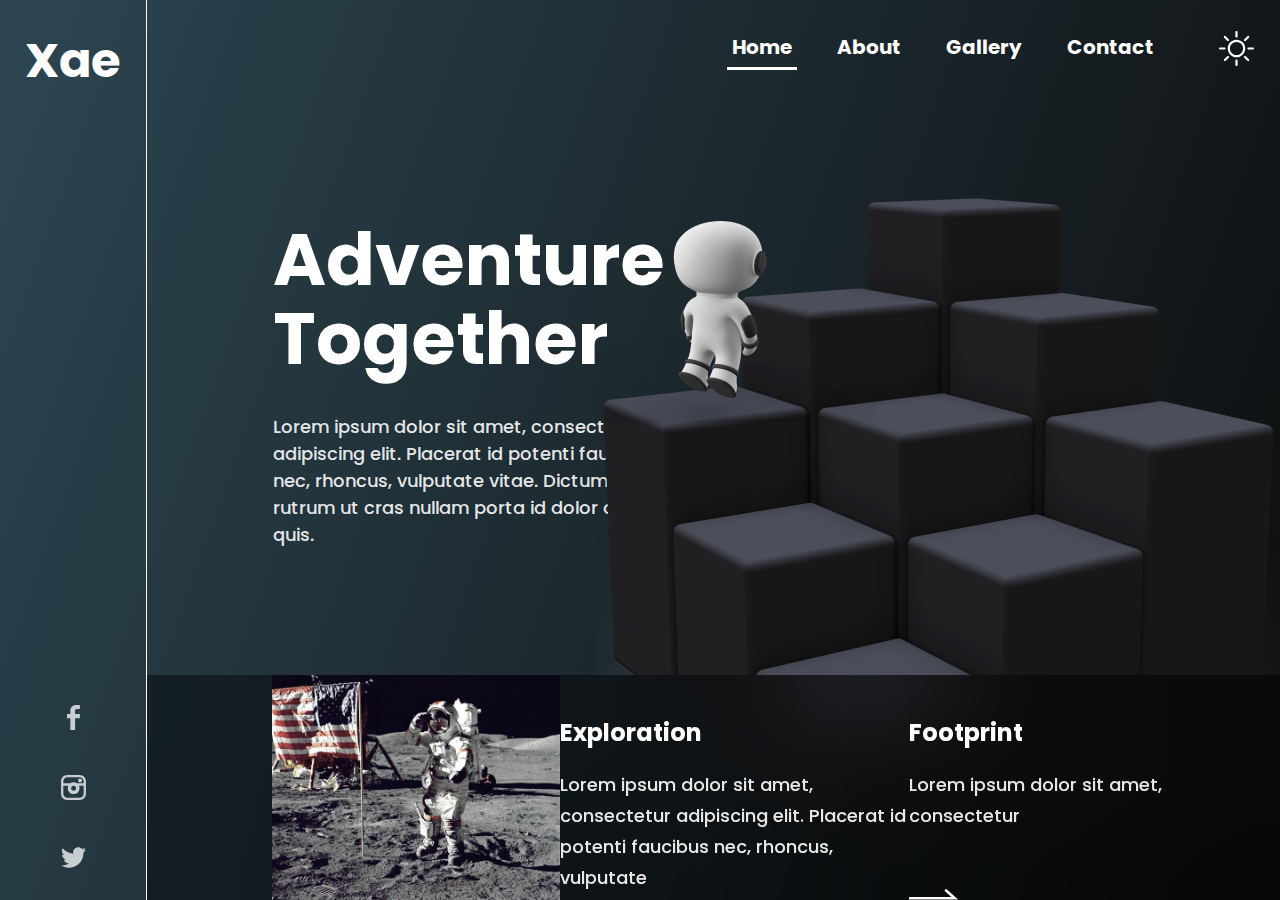
==== src/index.html @ 107c7292 "first commit" ====
<!DOCTYPE html>
<html lang="en">

<head>
  <meta charset="UTF-8">
  <meta http-equiv="X-UA-Compatible" content="IE=edge">
  <meta name="viewport" content="width=device-width, initial-scale=1.0">
  <link rel="preconnect" href="https://fonts.googleapis.com">
  <link rel="preconnect" href="https://fonts.gstatic.com" crossorigin>
  <link href="https://fonts.googleapis.com/css2?family=Poppins:wght@300;400;500;600;700;800;900&display=swap"
    rel="stylesheet">
  <link rel="stylesheet" href="./global.css">
  <link rel="stylesheet" href="./index.css">
  <title>I design you build</title>
</head>

<body>
  <div class="body-wrapper">

    <div class="sidebar-wrapper">
      <h1>Xae</h1>
      <div class="sidebar-wrapper-icons">
        <a href="#"><img src="../assets/icons/facebook.svg"/></a>
        <a href="#"><img src="../assets/icons/instagram.svg"/></a>
        <a href="#"><img src="../assets/icons/twitter.svg"/></a>
        
        <!-- <h1>i</h1>
        <h1>t</h1> -->
      </div>
    </div>
    <div class="body-content">
      <nav>
        <a href="#Home">Home</a>
        <a href="#About">About</a>
        <a href="#Gallery">Gallery</a>
        <a href="#Contact">Contact</a>
        <img src="../assets/icons/sun.svg" />
      </nav>

      <div class="wrapper-banner">
        <section>
          <h1>Adventure <br />Together</h1>
          <h2>Lorem ipsum dolor sit amet, consectetur adipiscing elit. Placerat id potenti faucibus nec, rhoncus,
            vulputate vitae. Dictum rutrum ut cras nullam porta id dolor arcu, quis.</h2>
        </section>

        <img src="../assets/images/astronautInStair.png" alt="astronaut climbing squares that look like a stair"
          loading="lazy" />
      </div>

      <footer>
        <img src="../assets/images/astronautInMoon.png" alt="astronaut in the moon" loading="lazy" />
        <section>
          <h1>Exploration</h1>
          <h2>Lorem ipsum dolor sit amet, consectetur adipiscing elit. Placerat id potenti faucibus nec, rhoncus, vulputate</h2>
          <img src="../assets/icons/halfArrowRIght.svg" alt="arrow in half pointing to right">
        </section>
        <section>
          <h1>Footprint</h1>
          <h2>Lorem ipsum dolor sit amet, consectetur </h2>
        </section>
      </footer>
    </div>
  </div>
</body>

</html>
---- src/global.css ----
:root{
  --white: #ffffff;
  --dark: #000000;
  --grey: #707070;
  --lightGrey: #E7E7E7;
  --blue: #24E6E6;
  --darkGrey: #43424B;
}

* {
  margin: 0;
  padding: 0;
  box-sizing: border-box;
  outline: 0;
}
html {
  /* this is just to 1rem be 10px instead 16px */
  font-size: 62.5%; 
}
html, body{
  height: 100%;
}
body {
  font-family: 'Poppins', -apple-system, BlinkMacSystemFont, 'Segoe UI', Roboto, Oxygen, Ubuntu, Cantarell, 'Open Sans', 'Helvetica Neue', sans-serif;
  background: var(--white);
  color: var(--dark);
  -webkit-font-smoothing: antialiased;
}
*{
  font-family: 'Poppins', -apple-system, BlinkMacSystemFont, 'Segoe UI', Roboto, Oxygen, Ubuntu, Cantarell, 'Open Sans', 'Helvetica Neue', sans-serif;
}
h1, h2, h3, h4, h5, h6, strong {
  font-weight: 700;
}
button {
  cursor: pointer;
}
---- src/index.css ----
body{
  background: linear-gradient(289.6deg, #0C0C0C 0%, #2C4550 98.22%);
}

.body-wrapper{
  display: flex;
  height: 100%;
}
.sidebar-wrapper{
  padding:25px;
  display:flex;
  flex-direction: column;
  justify-content: space-between;
  border-right: 1px solid var(--white);
  
}
.sidebar-wrapper  h1 {
  font-family: 'Poppins';
  font-style: normal;
  font-weight: 700;
  font-size: 48px;
  line-height: 72px;
  text-align: center;

  color: #FFFFFF;
}
.sidebar-wrapper-icons {
  display: flex;
  flex-direction: column;
  align-items: center;
  gap: 40px;
}
.sidebar-wrapper-icons img{
  width: 25px;
  height: 25px;
}
.body-content{
  /* width: 100%; */
  display: flex;
  flex-direction: column;
  position: relative;
}

.body-content nav{
  width: 100%;
  display: flex;
  justify-content: flex-end;
  gap: 35px;
  margin-top:3vh;
  margin-right: 3vw;
  /* width: 50%; */
}
.body-content nav a{
  font-family: 'Poppins';
  font-weight: 700;
  font-size: 20px;
  line-height: 30px;
  color: #FFFFFF;
  text-decoration: none;
  padding: 5px;
  cursor: pointer;
}
.body-content nav a:first-child{
  border-bottom: 3px solid var(--white);
}
.body-content nav img{
  margin: 0 2vw;
  cursor: pointer;
}

.wrapper-banner{
  display: flex;
  padding: 0 126px 0;
  position: relative

}
.wrapper-banner h1 {
  font-family: 'Poppins';
  font-style: normal;
  font-weight: 700;
  font-size: 72px;
  line-height: 79px;
  margin-top: 150px;
  color: var(--white)
}
.wrapper-banner h2 {
  font-family: 'Poppins';
  font-style: normal;
  font-weight: 500;
  font-size: 18px;
  line-height: 27px;
  margin-top: 35px;
  color: rgba(255, 255, 255, 0.9);
}

.wrapper-banner section {
  width: 45%;
}

.wrapper-banner img {
  flex: 1;
  margin-top: 100px;
  position: absolute;
  top: 0;
  right: 0;
}

footer{
  position: absolute;
  width: 100%;
  height: 25vh;
  bottom: 0;
  left: 0;

  background: radial-gradient(100% 2631.09% at 0% 0%, rgba(0, 0, 0, 0.42) 0%, rgba(0, 0, 0, 0.558) 100%);
  backdrop-filter: blur(50px);
  display: flex;
  justify-content: space-between;
}

footer img{
  max-height: 100%;
  margin-left: 125px;
}
footer section:last-child{
  margin-right: 50px;
}
footer section{
  position: relative;

}

footer section h1{
  font-family: 'Poppins';
  font-style: normal;
  font-weight: 700;
  font-size: 24px;
  line-height: 36px;
  color: var(--white);
  margin: 40px 0 18px;
}
footer section h2{
  font-family: 'Poppins';
  font-style: normal;
  font-weight: 500;
  font-size: 18px;
  line-height: 31px;
  max-width: 400px;
  color: rgba(255, 255, 255, 0.9);
}

footer section:nth-of-type(1)> img { 
  width: 50px;
  /* opacity: 0.5; */
  position: absolute;
  bottom:0;
  right: -50px;
}
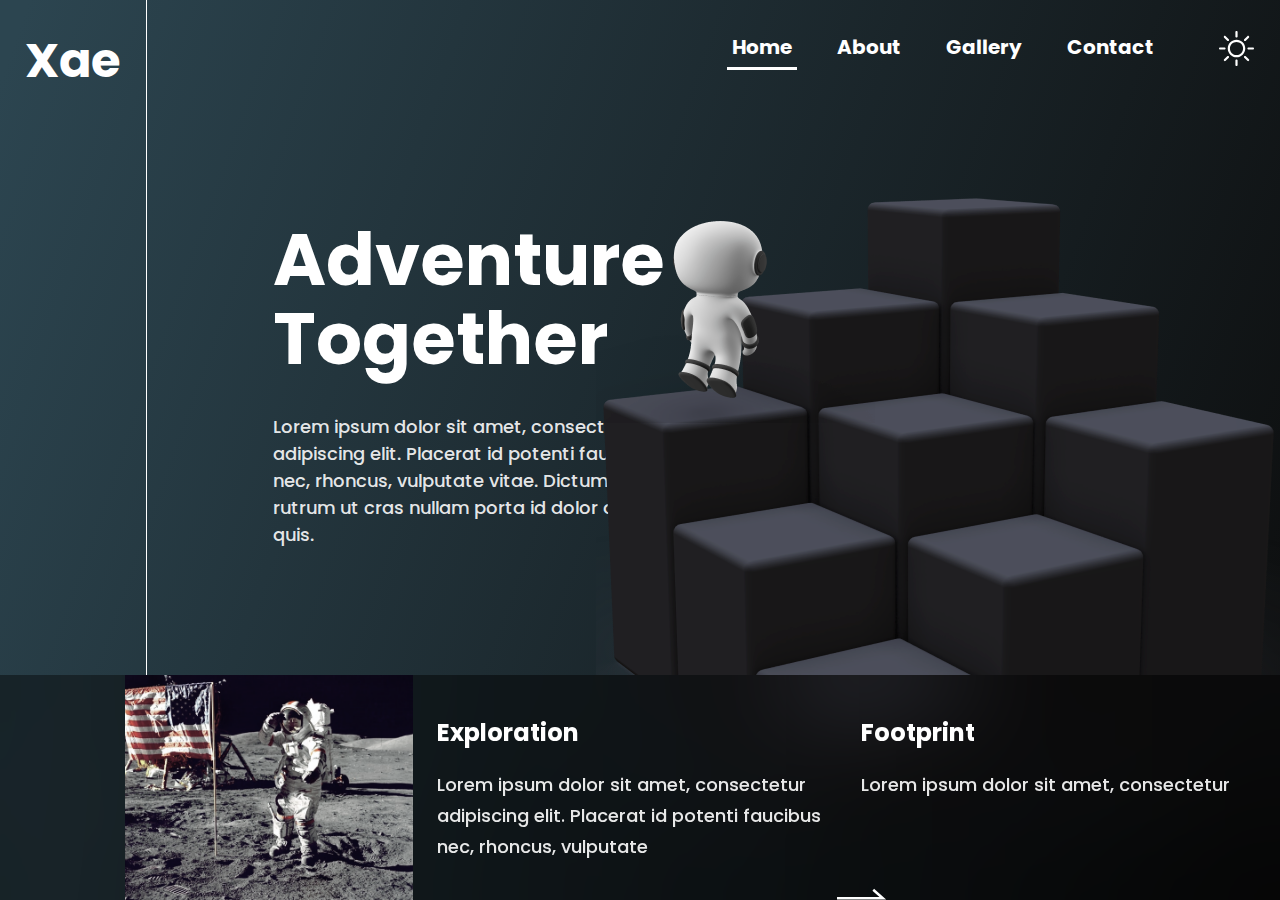
==== commit 51584a14: "feat: added menu responsive" ====
--- a/src/index.html
+++ b/src/index.html
@@ -28,7 +28,15 @@
         <h1>t</h1> -->
       </div>
     </div>
+
+    <div class="sidebar-wrapper-mobile">
+      <h1>Xae</h1>
+      <label for="sidebar-menu-checkbox">
+        <img src="../assets/icons/menu.svg" alt="icon of menu">
+      </label>
+    </div>
     <div class="body-content">
+      <input class="sidebar-menu-checkbox" type="checkbox" id="sidebar-menu-checkbox"/>
       <nav>
         <a href="#Home">Home</a>
         <a href="#About">About</a>
--- a/src/global.css
+++ b/src/global.css
@@ -1,6 +1,6 @@
 :root{
   --white: #ffffff;
-  --dark: #000000;
+  --dark: #0c0c0c;
   --grey: #707070;
   --lightGrey: #E7E7E7;
   --blue: #24E6E6;
--- a/src/index.css
+++ b/src/index.css
@@ -6,7 +6,7 @@
   display: flex;
   height: 100%;
 }
-.sidebar-wrapper{
+.sidebar-wrapper, .sidebar-wrapper-mobile{
   padding:25px;
   display:flex;
   flex-direction: column;
@@ -14,9 +14,7 @@
   border-right: 1px solid var(--white);
   
 }
-.sidebar-wrapper  h1 {
-  font-family: 'Poppins';
-  font-style: normal;
+.sidebar-wrapper  h1, .sidebar-wrapper-mobile h1{
   font-weight: 700;
   font-size: 48px;
   line-height: 72px;
@@ -24,6 +22,9 @@
 
   color: #FFFFFF;
 }
+.sidebar-wrapper-mobile{
+  display: none;
+}
 .sidebar-wrapper-icons {
   display: flex;
   flex-direction: column;
@@ -38,7 +39,11 @@
   /* width: 100%; */
   display: flex;
   flex-direction: column;
-  position: relative;
+  /* position: relative; */
+}
+
+input{
+  display: none;
 }
 
 .body-content nav{
@@ -51,7 +56,6 @@
   /* width: 50%; */
 }
 .body-content nav a{
-  font-family: 'Poppins';
   font-weight: 700;
   font-size: 20px;
   line-height: 30px;
@@ -72,11 +76,9 @@
   display: flex;
   padding: 0 126px 0;
   position: relative
-
-}
+}
+
 .wrapper-banner h1 {
-  font-family: 'Poppins';
-  font-style: normal;
   font-weight: 700;
   font-size: 72px;
   line-height: 79px;
@@ -84,8 +86,6 @@
   color: var(--white)
 }
 .wrapper-banner h2 {
-  font-family: 'Poppins';
-  font-style: normal;
   font-weight: 500;
   font-size: 18px;
   line-height: 27px;
@@ -127,12 +127,9 @@
 }
 footer section{
   position: relative;
-
 }
 
 footer section h1{
-  font-family: 'Poppins';
-  font-style: normal;
   font-weight: 700;
   font-size: 24px;
   line-height: 36px;
@@ -140,8 +137,6 @@
   margin: 40px 0 18px;
 }
 footer section h2{
-  font-family: 'Poppins';
-  font-style: normal;
   font-weight: 500;
   font-size: 18px;
   line-height: 31px;
@@ -151,8 +146,127 @@
 
 footer section:nth-of-type(1)> img { 
   width: 50px;
-  /* opacity: 0.5; */
   position: absolute;
   bottom:0;
   right: -50px;
+}
+
+/* @media only screen and (max-width: 576px) {  */
+@media only screen and (max-width: 768px) { 
+  .sidebar-wrapper{
+    display: none;
+  }
+  
+  .body-wrapper{
+    flex-direction: column;
+  }
+  .body-content nav{
+    /* display: none; */
+    flex-direction: column;
+    position: absolute;
+    background-color: var(--dark);
+    z-index: 1;
+    height: 100vh;
+    margin: 0;
+    padding: 0;
+    top:0;
+    left:0;
+    align-items: center;
+    justify-content: center;
+    transform: translateY(-100%);
+    transition: transform .4s linear ;
+  }
+  .body-content nav img{
+    display: none;
+  }
+  .sidebar-wrapper-mobile{
+    display: flex;
+    flex-direction: row;
+  }
+  .sidebar-wrapper-mobile label{
+    z-index: 9999;
+    display: flex;
+    align-items: center;
+    justify-content: center;
+  }
+  .sidebar-menu-checkbox:checked ~ nav{
+      position: absolute;
+      max-height: 100%;
+      transition: transform .4s linear ;
+      transform: translateY(0%);
+  }
+  .sidebar-menu-checkbox:checked ~ .hamb .hamb-line {
+      background: transparent;
+  }
+
+  .wrapper-banner{
+    display: flex;
+    padding: 0 0 0;
+    position: relative;
+    overflow: hidden;
+  }
+  .wrapper-banner img {
+    width: 130%;
+    margin: 0;
+    /* display: none; */
+    z-index: -1;
+    right: -55%;
+    overflow: hidden;
+  }
+  .wrapper-banner h1 {
+    font-weight: 700;
+    font-size: 48px;
+    line-height: 110%;
+    margin-top: 135px;
+    color: var(--white)
+  }
+  .wrapper-banner h2 {
+    font-size: 12px;
+    line-height: 18px;
+  }
+  
+  .wrapper-banner section {
+    width: 65%;
+    margin: 0 0 60px 25px;
+    margin: 40px 0 100px 25px;
+  }
+  footer{
+    position: relative;
+    /* display: none; */
+    overflow: scroll; 
+    scrollbar-width: none;
+  }
+  footer::-webkit-scrollbar{
+    display: none;
+  }
+  footer img{
+    max-height: 100%;
+    width: 55%;
+    margin-left: 25px;
+    margin-right: 25px;
+  }
+  footer section h1{
+    font-size: 16px;
+    line-height: 24px;
+  }
+  footer section h2{
+    font-size: 12px;
+    line-height: 165%;
+
+    overflow: hidden;
+    text-overflow: ellipsis;
+    display: -webkit-box;
+    -webkit-line-clamp: 4;
+            line-clamp: 4; 
+    -webkit-box-orient: vertical;
+  }
+  footer section:nth-of-type(1)> img { 
+    width: 50px;
+    position: absolute;
+    bottom:0;
+    right: 0px;
+  }
+  footer section:last-child{
+    margin-left: 30px;
+  }
 }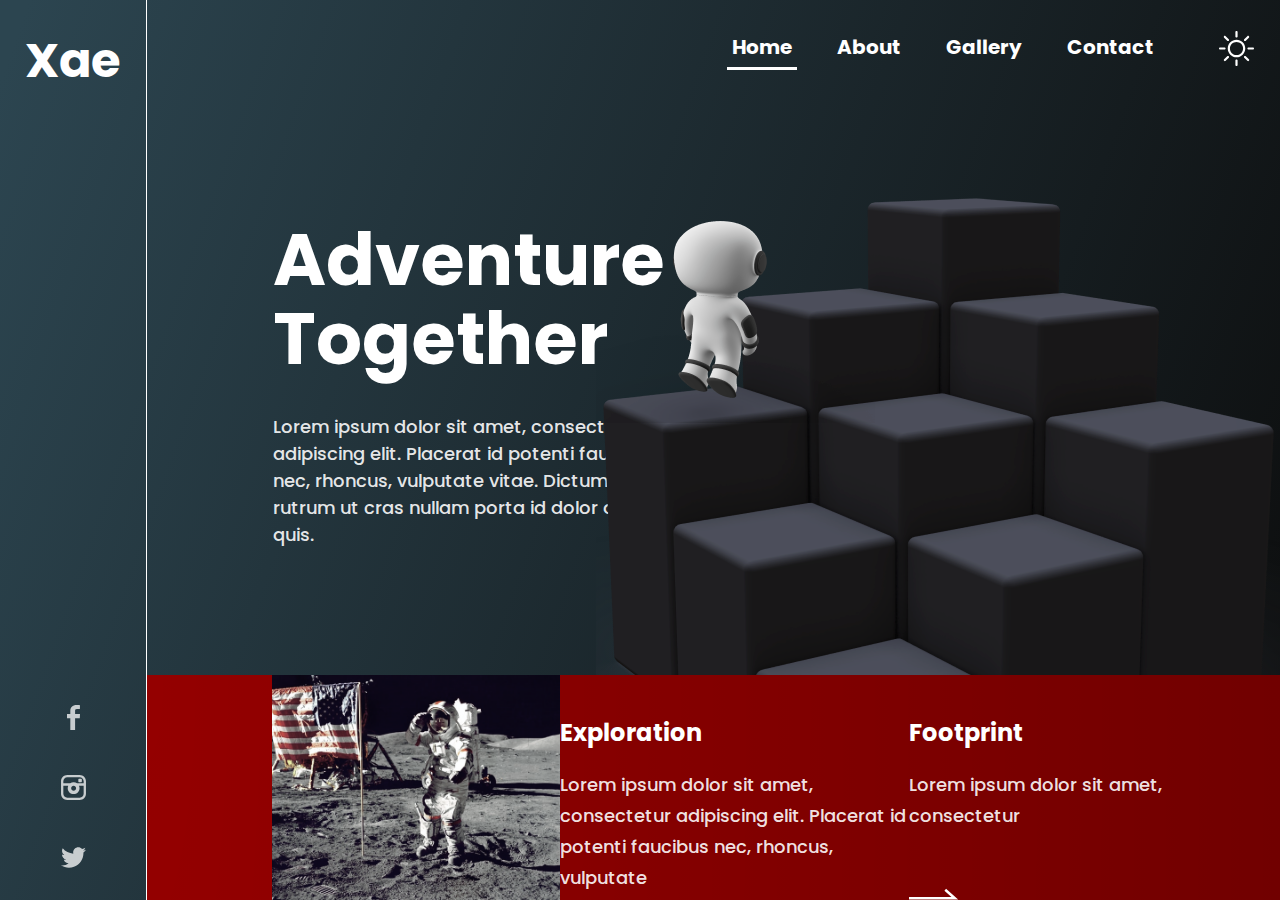
==== commit 32212081: "fix: adjust bug in responsive menu" ====
--- a/src/index.html
+++ b/src/index.html
@@ -20,10 +20,10 @@
     <div class="sidebar-wrapper">
       <h1>Xae</h1>
       <div class="sidebar-wrapper-icons">
-        <a href="#"><img src="../assets/icons/facebook.svg"/></a>
-        <a href="#"><img src="../assets/icons/instagram.svg"/></a>
-        <a href="#"><img src="../assets/icons/twitter.svg"/></a>
-        
+        <a href="#"><img src="../assets/icons/facebook.svg" /></a>
+        <a href="#"><img src="../assets/icons/instagram.svg" /></a>
+        <a href="#"><img src="../assets/icons/twitter.svg" /></a>
+
         <!-- <h1>i</h1>
         <h1>t</h1> -->
       </div>
@@ -36,7 +36,7 @@
       </label>
     </div>
     <div class="body-content">
-      <input class="sidebar-menu-checkbox" type="checkbox" id="sidebar-menu-checkbox"/>
+      <input class="sidebar-menu-checkbox" type="checkbox" id="sidebar-menu-checkbox" />
       <nav>
         <a href="#Home">Home</a>
         <a href="#About">About</a>
@@ -60,7 +60,8 @@
         <img src="../assets/images/astronautInMoon.png" alt="astronaut in the moon" loading="lazy" />
         <section>
           <h1>Exploration</h1>
-          <h2>Lorem ipsum dolor sit amet, consectetur adipiscing elit. Placerat id potenti faucibus nec, rhoncus, vulputate</h2>
+          <h2>Lorem ipsum dolor sit amet, consectetur adipiscing elit. Placerat id potenti faucibus nec, rhoncus,
+            vulputate</h2>
           <img src="../assets/icons/halfArrowRIght.svg" alt="arrow in half pointing to right">
         </section>
         <section>
--- a/src/index.css
+++ b/src/index.css
@@ -20,7 +20,7 @@
   line-height: 72px;
   text-align: center;
 
-  color: #FFFFFF;
+  color: var(--white);
 }
 .sidebar-wrapper-mobile{
   display: none;
@@ -36,10 +36,9 @@
   height: 25px;
 }
 .body-content{
-  /* width: 100%; */
   display: flex;
   flex-direction: column;
-  /* position: relative; */
+  position: relative;
 }
 
 input{
@@ -53,13 +52,12 @@
   gap: 35px;
   margin-top:3vh;
   margin-right: 3vw;
-  /* width: 50%; */
 }
 .body-content nav a{
   font-weight: 700;
   font-size: 20px;
   line-height: 30px;
-  color: #FFFFFF;
+  color: var(--white);
   text-decoration: none;
   padding: 5px;
   cursor: pointer;
@@ -111,11 +109,12 @@
   height: 25vh;
   bottom: 0;
   left: 0;
-
+  
   background: radial-gradient(100% 2631.09% at 0% 0%, rgba(0, 0, 0, 0.42) 0%, rgba(0, 0, 0, 0.558) 100%);
   backdrop-filter: blur(50px);
   display: flex;
   justify-content: space-between;
+  background-color: red;
 }
 
 footer img{
@@ -151,7 +150,6 @@
   right: -50px;
 }
 
-/* @media only screen and (max-width: 576px) {  */
 @media only screen and (max-width: 768px) { 
   .sidebar-wrapper{
     display: none;
@@ -160,8 +158,10 @@
   .body-wrapper{
     flex-direction: column;
   }
+  .body-content{
+    position: initial;
+  }
   .body-content nav{
-    /* display: none; */
     flex-direction: column;
     position: absolute;
     background-color: var(--dark);
@@ -208,7 +208,6 @@
   .wrapper-banner img {
     width: 130%;
     margin: 0;
-    /* display: none; */
     z-index: -1;
     right: -55%;
     overflow: hidden;
@@ -232,7 +231,6 @@
   }
   footer{
     position: relative;
-    /* display: none; */
     overflow: scroll; 
     scrollbar-width: none;
   }
